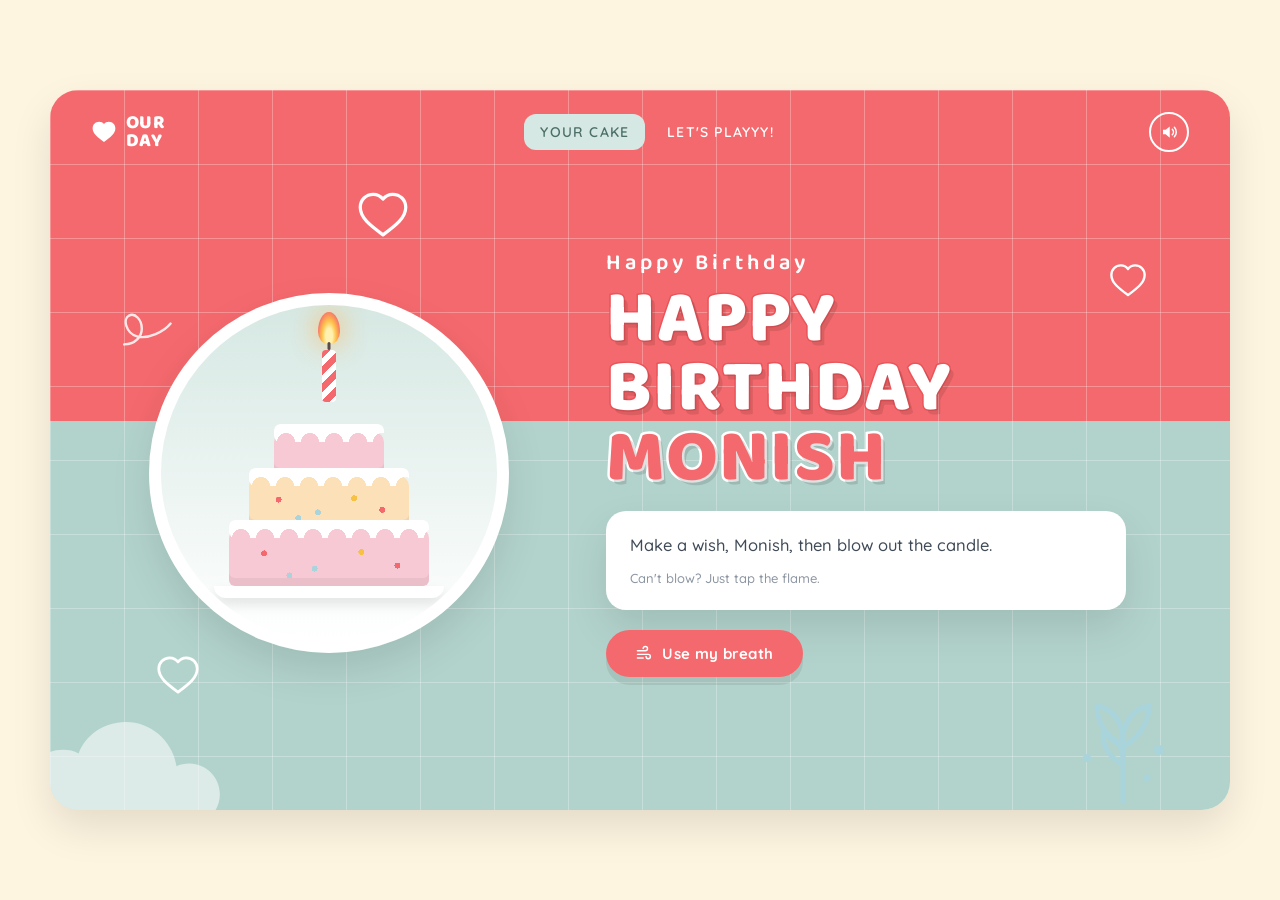
==== index.html @ 07f1aacd "Add birthday celebration features: personalized messages, games, and quiz - Created data.js for stor" ====
<!DOCTYPE html>
<html lang="en">
<head>
<meta charset="utf-8">
<meta name="viewport" content="width=device-width, initial-scale=1, viewport-fit=cover">
<title>Happy Birthday Monish</title>
<meta name="description" content="A little world I made for your birthday.">
<link rel="icon" href="data:image/svg+xml,<svg xmlns='http://www.w3.org/2000/svg' viewBox='0 0 32 32'><rect x='5' y='16' width='22' height='11' rx='3' fill='%23F4696D'/><rect x='8' y='11' width='16' height='7' rx='2.5' fill='%23FBE0B8'/><rect x='15' y='5' width='2' height='6' rx='1' fill='%23A9D4DC'/><circle cx='16' cy='3.5' r='2.2' fill='%23F6C244'/></svg>">
<link rel="preconnect" href="https://fonts.googleapis.com">
<link rel="preconnect" href="https://fonts.gstatic.com" crossorigin>
<link href="https://fonts.googleapis.com/css2?family=Baloo+2:wght@600;800&family=Quicksand:wght@500;600;700&display=swap" rel="stylesheet">
<link rel="stylesheet" href="css/style.css">
</head>
<body>

<!-- ===== illustration sprite (hidden; referenced with <use>) ===== -->
<svg class="sprite" aria-hidden="true" focusable="false" xmlns="http://www.w3.org/2000/svg">

  <symbol id="ico-heart" viewBox="0 0 32 29">
    <path d="M16 27C8 20.5 2 16 2 9.8 2 5.5 5.4 2 9.6 2c2.6 0 4.9 1.3 6.4 3.3C17.5 3.3 19.8 2 22.4 2 26.6 2 30 5.5 30 9.8 30 16 24 20.5 16 27z"/>
  </symbol>

  <symbol id="ico-heart-broken" viewBox="0 0 32 29">
    <path d="M15 27C7.6 20.6 2 16 2 9.8 2 5.5 5.4 2 9.6 2c2.4 0 4.6 1.1 6.1 2.9L13 10l3.6 3-2.4 4.2 1.8 3z"/>
    <path d="M17.5 27c7.4-6.4 12.5-11 12.5-17.2C30 5.5 26.6 2 22.4 2c-2.4 0-4.6 1.1-6.1 2.9L19 10l-3.6 3 2.4 4.2-1.3 3z"/>
  </symbol>

  <symbol id="ico-cloud" viewBox="0 0 32 32">
    <path d="M8.5 21A6.5 6.5 0 0 1 9 8a7.5 7.5 0 0 1 14.2 2.2A5.4 5.4 0 0 1 22.5 21z"/>
    <path d="M11 24.2a1.7 1.7 0 0 1 3.4 0 1.7 1.7 0 0 1-3.4 0zM17.6 26.8a1.7 1.7 0 0 1 3.4 0 1.7 1.7 0 0 1-3.4 0z"/>
  </symbol>

  <symbol id="ico-gift" viewBox="0 0 32 32">
    <path d="M4 14h24v14a2 2 0 0 1-2 2H6a2 2 0 0 1-2-2z"/>
    <path d="M2 8h28v6H2z"/>
    <path d="M13.5 8h5v22h-5z" opacity=".55"/>
    <path d="M16 8S13.5 2 10 2 6 7 10 8zM16 8s2.5-6 6-6 4 5 0 6z" fill="none" stroke="currentColor" stroke-width="2.4"/>
  </symbol>

  <symbol id="ico-sound-on" viewBox="0 0 24 24">
    <path d="M4 9h3.5L13 4.5v15L7.5 15H4z"/>
    <path d="M16.5 8.5a5 5 0 0 1 0 7M19.2 5.8a9 9 0 0 1 0 12.4" fill="none" stroke="currentColor" stroke-width="2" stroke-linecap="round"/>
  </symbol>

  <symbol id="ico-sound-off" viewBox="0 0 24 24">
    <path d="M4 9h3.5L13 4.5v15L7.5 15H4z"/>
    <path d="M16.5 9.5l5 5M21.5 9.5l-5 5" fill="none" stroke="currentColor" stroke-width="2" stroke-linecap="round"/>
  </symbol>

  <symbol id="ico-wind" viewBox="0 0 24 24">
    <path d="M2 8h11a3 3 0 1 0-3-3M2 13h15a3 3 0 1 1-3 3M2 18h8" fill="none" stroke="currentColor" stroke-width="2" stroke-linecap="round" stroke-linejoin="round"/>
  </symbol>

  <!-- hub illustration: two hearts, a ribbon and sparkles -->
  <symbol id="art-hearts" viewBox="0 0 200 200">
    <ellipse cx="100" cy="170" rx="62" ry="10" fill="#E6F0EC"/>
    <path d="M132 148c-26-20-44-34-44-55 0-14 11-25 25-25 8 0 15 4 19 10 4-6 11-10 19-10 14 0 25 11 25 25 0 21-18 35-44 55z" fill="#A9D4DC"/>
    <path d="M132 148c-26-20-44-34-44-55 0-14 11-25 25-25 8 0 15 4 19 10" fill="#8FC4CF"/>
    <path d="M76 162C44 138 22 121 22 95c0-17 13-31 30-31 9 0 18 5 24 12 6-7 15-12 24-12 17 0 30 14 30 31 0 26-22 43-54 67z" fill="#F4696D"/>
    <path d="M52 78c-9 5-15 14-15 24" fill="none" stroke="#fff" stroke-width="7" stroke-linecap="round" opacity=".75"/>
    <g fill="#F6C244">
      <path d="M168 44l4 11 11 4-11 4-4 11-4-11-11-4 11-4z"/>
      <path d="M30 34l3 8 8 3-8 3-3 8-3-8-8-3 8-3z"/>
    </g>
    <circle cx="178" cy="110" r="5" fill="#B2D3CC"/>
    <circle cx="16" cy="128" r="4" fill="#F4696D" opacity=".6"/>
  </symbol>

  <!-- game card: basket catching hearts -->
  <symbol id="art-catch" viewBox="0 0 120 120">
    <path d="M42 34c-7-5-5-15 3-15 6 0 9 5 9 10 0-5 3-10 9-10 8 0 10 10 3 15-4 3-8 6-12 11-4-5-8-8-12-11z" fill="#F4696D"/>
    <path d="M88 52c-5-4-4-11 2-11 4 0 7 4 7 7 0-3 2-7 6-7 6 0 8 7 3 11-3 2-6 4-9 8-3-4-6-6-9-8z" fill="#F6C244"/>
    <path d="M18 70h84l-9 34a6 6 0 0 1-6 5H33a6 6 0 0 1-6-5z" fill="#E0A971"/>
    <path d="M24 84h72M28 97h64" stroke="#fff" stroke-width="5" stroke-linecap="round" opacity=".55" fill="none"/>
    <rect x="12" y="60" width="96" height="14" rx="7" fill="#C98E5B"/>
  </symbol>

  <!-- game card: two chat bubbles, one asking, one loving -->
  <symbol id="art-quiz" viewBox="0 0 120 120">
    <path d="M14 22h62a10 10 0 0 1 10 10v28a10 10 0 0 1-10 10H40L24 84V70h-10a10 10 0 0 1-10-10V32a10 10 0 0 1 10-10z" fill="#F4696D"/>
    <path d="M45 56v-3c0-5 7-6 7-12 0-4-3-7-7-7s-7 3-7 7" fill="none" stroke="#fff" stroke-width="6" stroke-linecap="round"/>
    <circle cx="45" cy="63" r="4" fill="#fff"/>
    <path d="M106 54H66a8 8 0 0 0-8 8v20a8 8 0 0 0 8 8h26l14 12V90a8 8 0 0 0 8-8V62a8 8 0 0 0-8-8z" fill="#A9D4DC"/>
    <path d="M86 84c-8-6-13-10-13-16 0-4 3-7 7-7 2 0 4 1 6 3 2-2 4-3 6-3 4 0 7 3 7 7 0 6-5 10-13 16z" fill="#fff"/>
  </symbol>

</svg>

<div class="stage">
  <div class="stage__bands" aria-hidden="true"></div>

  <!-- decorative doodles ------------------------------------------------ -->
  <div class="doodles" aria-hidden="true">
    <svg class="doodle doodle--heart-a" viewBox="0 0 64 58"><path d="M32 54C16 42 4 33 4 20 4 11 11 4 20 4c5 0 9 2 12 6 3-4 7-6 12-6 9 0 16 7 16 16 0 13-12 22-28 34z"/></svg>
    <svg class="doodle doodle--heart-b" viewBox="0 0 64 58"><path d="M32 54C16 42 4 33 4 20 4 11 11 4 20 4c5 0 9 2 12 6 3-4 7-6 12-6 9 0 16 7 16 16 0 13-12 22-28 34z"/></svg>
    <svg class="doodle doodle--heart-c" viewBox="0 0 64 58"><path d="M32 54C16 42 4 33 4 20 4 11 11 4 20 4c5 0 9 2 12 6 3-4 7-6 12-6 9 0 16 7 16 16 0 13-12 22-28 34z"/></svg>
    <svg class="doodle doodle--squiggle" viewBox="0 0 120 60"><path d="M4 48c14 0 22-10 22-20S18 8 10 12s-4 22 10 26 34-6 42-16"/></svg>
    <svg class="doodle doodle--cloud" viewBox="0 0 260 110"><path d="M0 110V70c0-22 18-40 40-40 6 0 12 1 17 4C64 15 84 0 108 0c28 0 51 21 55 48 4-2 9-3 14-3 18 0 33 15 33 33 0 12-6 23-16 29z"/></svg>
    <svg class="doodle doodle--sprig" viewBox="0 0 120 120"><g><path d="M60 118V54"/><path d="M60 62C46 56 34 40 34 22c16 2 28 18 26 40z"/><path d="M60 62c14-6 26-22 26-40-16 2-28 18-26 40z"/><path d="M60 80c-11-4-20-16-20-30 12 2 22 14 20 30z"/></g><circle cx="24" cy="74" r="4"/><circle cx="96" cy="66" r="5"/><circle cx="84" cy="94" r="3.5"/></svg>
  </div>

  <!-- nav --------------------------------------------------------------- -->
  <header class="nav">
    <div class="nav__logo">
      <svg viewBox="0 0 64 58" aria-hidden="true"><path d="M32 54C16 42 4 33 4 20 4 11 11 4 20 4c5 0 9 2 12 6 3-4 7-6 12-6 9 0 16 7 16 16 0 13-12 22-28 34z"/></svg>
      <span>our<br>day</span>
    </div>
    <nav class="nav__links" aria-label="Sections">
      <button type="button" data-goto="cake" data-group="cake" class="is-active">YOUR CAKE</button>
      <button type="button" data-goto="hub" data-group="play">LET'S PLAYYY!</button>
    </nav>
    <button type="button" class="nav__sound" id="soundToggle" aria-pressed="true" title="Sound on/off">
      <svg class="ico" aria-hidden="true"><use href="#ico-sound-on" id="soundIcon"></use></svg>
      <span class="sr-only">Toggle sound</span>
    </button>
  </header>

  <main class="stage__body">

    <!-- ========== SCREEN 1: CAKE ========== -->
    <section class="screen screen--split is-active" id="screen-cake">
      <div class="circle-frame">
        <div class="cake" id="cake">
          <button type="button" class="cake__hit" id="cakeHit" aria-label="Blow out the candle">
            <span class="cake__flame" id="flame"><i></i></span>
            <span class="cake__smoke" id="smoke" aria-hidden="true"></span>
            <span class="cake__wick"></span>
            <span class="cake__candle"></span>
          </button>
          <div class="cake__tier cake__tier--top"><span class="drip"></span></div>
          <div class="cake__tier cake__tier--mid"><span class="drip"></span></div>
          <div class="cake__tier cake__tier--btm"><span class="drip"></span></div>
          <div class="cake__plate"></div>
        </div>
      </div>

      <div class="copy">
        <p class="kicker" id="kicker">Happy Birthday</p>
        <h1 class="display"><span class="display__l1" id="title1">HAPPY BIRTHDAY</span><span class="display__l2" id="title2">MONISH</span></h1>

        <div class="card">
          <p id="cakeText">Make a wish, then blow out the candle.</p>
          <p class="card__hint" id="cakeHint">Can't blow? Just tap the flame.</p>
        </div>

        <div class="row">
          <button type="button" class="pill" id="micBtn">
            <svg class="ico" aria-hidden="true"><use href="#ico-wind"></use></svg>
            <span id="micLabel">Use my breath</span>
          </button>
          <button type="button" class="pill pill--ghost is-hidden" id="toHub" data-goto="hub">
            <svg class="ico" aria-hidden="true"><use href="#ico-heart"></use></svg>
            <span>Let's play</span>
          </button>
        </div>
        <p class="meter" id="meter" aria-hidden="true"><span id="meterFill"></span></p>
      </div>
    </section>

    <!-- ========== SCREEN 2: HUB ========== -->
    <section class="screen screen--split" id="screen-hub" hidden>
      <div class="circle-frame circle-frame--art">
        <svg class="art" viewBox="0 0 200 200" aria-hidden="true"><use href="#art-hearts"></use></svg>
      </div>

      <div class="copy">
        <p class="kicker">a little world for you</p>
        <h2 class="display"><span class="display__l1" id="hubTitle1">IT'S YOUR</span><span class="display__l2" id="hubTitle2">DAY</span></h2>

        <div class="card">
          <p id="hubMessage"></p>
          <p class="card__sig" id="signature"></p>
        </div>

        <div class="games">
          <button type="button" class="game-card" data-goto="catch">
            <svg class="game-card__art" viewBox="0 0 120 120" aria-hidden="true"><use href="#art-catch"></use></svg>
            <span class="game-card__text">
              <strong id="catchTitle"></strong>
              <em id="catchBlurb"></em>
            </span>
          </button>
          <button type="button" class="game-card" data-goto="quiz">
            <svg class="game-card__art" viewBox="0 0 120 120" aria-hidden="true"><use href="#art-quiz"></use></svg>
            <span class="game-card__text">
              <strong id="quizTitle"></strong>
              <em id="quizBlurb"></em>
            </span>
          </button>
        </div>
      </div>
    </section>

    <!-- ========== SCREEN 3: CATCH ========== -->
    <section class="screen screen--game" id="screen-catch" hidden>
      <div class="game-head">
        <button type="button" class="back" data-goto="hub">&#8592; back</button>
        <h2 class="game-head__title" id="catchHeading"></h2>
        <div class="game-head__stats">
          <span class="stat">Score <b id="catchScore">0</b></span>
          <span class="stat">Best <b id="catchBest">0</b></span>
          <span class="stat stat--lives" id="catchLives" aria-label="Lives"></span>
        </div>
      </div>

      <div class="canvas-wrap">
        <canvas id="catchCanvas" aria-label="Catch the falling hearts"></canvas>

        <div class="overlay is-active" id="catchStart">
          <div class="overlay__box">
            <svg class="overlay__art" viewBox="0 0 120 120" aria-hidden="true"><use href="#art-catch"></use></svg>
            <h3>Catch My Hearts</h3>
            <p>Move the basket with your finger, mouse, or arrow keys.</p>
            <ul class="legend">
              <li><svg class="ico ico--heart" aria-hidden="true"><use href="#ico-heart"></use></svg> hearts are points</li>
              <li><svg class="ico ico--gift" aria-hidden="true"><use href="#ico-gift"></use></svg> gifts give a life</li>
              <li><svg class="ico ico--broken" aria-hidden="true"><use href="#ico-heart-broken"></use></svg> broken hearts cost one</li>
              <li><svg class="ico ico--cloud" aria-hidden="true"><use href="#ico-cloud"></use></svg> never catch the overthinking cloud</li>
            </ul>
            <button type="button" class="pill" id="catchPlay">Start</button>
          </div>
        </div>

        <div class="overlay" id="catchOver">
          <div class="overlay__box">
            <h3 id="catchOverTitle">Game over</h3>
            <p class="overlay__score"><b id="catchFinal">0</b> hearts</p>
            <p id="catchMsg"></p>
            <button type="button" class="pill" id="catchAgain">Play again</button>
            <button type="button" class="pill pill--ghost" data-goto="hub">Back home</button>
          </div>
        </div>
      </div>
    </section>

    <!-- ========== SCREEN 4: QUIZ ========== -->
    <section class="screen screen--game" id="screen-quiz" hidden>
      <div class="game-head">
        <button type="button" class="back" data-goto="hub">&#8592; back</button>
        <h2 class="game-head__title" id="quizHeading"></h2>
        <div class="game-head__stats">
          <span class="stat">Score <b id="quizScore">0</b></span>
        </div>
      </div>

      <div class="quiz">
        <div class="dots" id="quizDots" aria-hidden="true"></div>

        <div class="quiz__card" id="quizCard">
          <p class="quiz__count" id="quizCount"></p>
          <h3 class="quiz__q" id="quizQ"></h3>
          <div class="quiz__options" id="quizOptions"></div>
          <div class="quiz__note" id="quizNote" hidden>
            <svg class="ico" aria-hidden="true"><use href="#ico-heart" id="noteIcon"></use></svg>
            <span id="quizNoteText"></span>
          </div>
          <button type="button" class="pill is-hidden" id="quizNext">Next</button>
        </div>

        <div class="quiz__card quiz__card--result is-hidden" id="quizResult">
          <svg class="overlay__art" viewBox="0 0 200 200" aria-hidden="true"><use href="#art-hearts"></use></svg>
          <h3>You scored</h3>
          <p class="overlay__score"><b id="quizFinal">0</b> / <span id="quizTotal">0</span></p>
          <p id="quizMsg"></p>
          <button type="button" class="pill" id="quizAgain">Play again</button>
          <button type="button" class="pill pill--ghost" data-goto="hub">Back home</button>
        </div>
      </div>
    </section>

  </main>
</div>

<canvas id="confetti" aria-hidden="true"></canvas>

<script src="js/data.js"></script>
<script src="js/hub.js"></script>
<script src="js/candle.js"></script>
<script src="js/games/catch.js"></script>
<script src="js/games/quiz.js"></script>
</body>
</html>
---- css/style.css ----
/* =========================================================
   Birthday site — styled after the Valentine's landing page
   ========================================================= */

:root{
  --coral:#F4696D;
  --coral-deep:#E8555A;
  --mint:#B2D3CC;
  --mint-pale:#D6E8E3;
  --cream:#FDF5E0;
  --sky:#A9D4DC;
  --white:#fff;
  --ink:#3F4A57;
  --grid:rgba(255,255,255,.28);

  --radius-card:28px;
  --shadow-soft:0 18px 40px rgba(0,0,0,.10);
  --shadow-pop:0 8px 0 rgba(0,0,0,.08);

  --band:46%;               /* where coral meets mint */
  --font-display:"Baloo 2",system-ui,sans-serif;
  --font-body:"Quicksand",system-ui,sans-serif;
}

*,*::before,*::after{box-sizing:border-box}

html,body{height:100%}
body{
  margin:0;
  font-family:var(--font-body);
  color:var(--ink);
  background:var(--cream);
  display:flex;
  align-items:center;
  justify-content:center;
  padding:clamp(0px,2.5vw,40px);
  overflow-x:hidden;
}

.sr-only{position:absolute;width:1px;height:1px;padding:0;margin:-1px;overflow:hidden;clip:rect(0 0 0 0);white-space:nowrap;border:0}
.is-hidden{display:none !important}
[hidden]{display:none !important}

/* ---------- the poster panel ---------- */

.stage{
  position:relative;
  width:min(1180px,100%);
  min-height:min(720px,calc(100dvh - 40px));
  border-radius:var(--radius-card);
  overflow:hidden;
  box-shadow:var(--shadow-soft);
  isolation:isolate;
  display:flex;
  flex-direction:column;
}

.stage__bands{
  position:absolute;
  inset:0;
  z-index:-1;
  background:
    linear-gradient(var(--coral) 0 var(--band), var(--mint) var(--band) 100%);
}
.stage__bands::after{
  content:"";
  position:absolute;
  inset:0;
  background:
    repeating-linear-gradient(to right,var(--grid) 0 1px,transparent 1px 74px),
    repeating-linear-gradient(to bottom,var(--grid) 0 1px,transparent 1px 74px);
}

/* ---------- doodles ---------- */

.doodles{position:absolute;inset:0;z-index:0;pointer-events:none;overflow:hidden}
.doodle{position:absolute;fill:none;stroke:var(--white);stroke-width:4;stroke-linecap:round;stroke-linejoin:round}

.doodle--heart-a{width:52px;top:14%;left:26%;animation:float 7s ease-in-out infinite}
.doodle--heart-b{width:38px;top:24%;right:7%;animation:float 9s ease-in-out infinite .8s}
.doodle--heart-c{width:44px;bottom:16%;left:9%;stroke:var(--white);animation:float 8s ease-in-out infinite 1.6s}
.doodle--squiggle{width:96px;top:30%;left:6%;stroke-width:3;opacity:.85;animation:float 11s ease-in-out infinite}
.doodle--cloud{width:240px;bottom:-14px;left:-24px;fill:rgba(255,255,255,.55);stroke:none}
.doodle--sprig{width:120px;bottom:6px;right:4%;stroke:var(--sky);stroke-width:5;fill:none}
.doodle--sprig circle{fill:var(--sky);stroke:none}

@keyframes float{
  0%,100%{transform:translateY(0) rotate(0)}
  50%{transform:translateY(-14px) rotate(6deg)}
}

/* ---------- nav ---------- */

.nav{
  position:relative;z-index:3;
  display:flex;align-items:center;gap:16px;
  padding:22px clamp(16px,3.2vw,44px);
}

.nav__logo{display:flex;align-items:center;gap:9px;color:var(--white);font-family:var(--font-display);font-weight:800;text-transform:uppercase;line-height:.95;font-size:19px;letter-spacing:.4px}
.nav__logo svg{width:26px;fill:var(--white);flex:none}

.nav__links{display:flex;gap:6px;margin-inline:auto;flex-wrap:wrap;justify-content:center}
.nav__links button{
  border:0;background:transparent;cursor:pointer;
  font:600 14px/1 var(--font-body);
  letter-spacing:1.2px;color:var(--white);
  padding:11px 16px;border-radius:12px;
  transition:background .18s,color .18s;
}
.nav__links button:hover{background:rgba(255,255,255,.2)}
.nav__links button.is-active{background:var(--mint-pale);color:#4c6f68}

.nav__sound{
  flex:none;width:40px;height:40px;border-radius:50%;
  border:2px solid var(--white);background:transparent;color:var(--white);
  cursor:pointer;font-size:15px;line-height:1;
  display:grid;place-items:center;transition:background .18s;
}
.nav__sound:hover{background:rgba(255,255,255,.2)}
.nav__sound[aria-pressed="false"]{opacity:.5}

/* ---------- screens ---------- */

.stage__body{position:relative;z-index:2;flex:1;display:flex;padding:0 clamp(16px,3.2vw,44px) clamp(24px,3vw,44px)}

.screen{width:100%;animation:fadeUp .45s ease both}
.screen[hidden]{display:none}

@keyframes fadeUp{from{opacity:0;transform:translateY(14px)}to{opacity:1;transform:none}}

.screen--split{
  display:grid;
  grid-template-columns:minmax(0,.9fr) minmax(0,1.1fr);
  gap:clamp(20px,3vw,48px);
  align-items:center;
}
.screen--game{display:flex;flex-direction:column;gap:14px}

/* ---------- circle frame ---------- */

.circle-frame{
  position:relative;
  width:min(360px,100%);
  aspect-ratio:1;
  margin-inline:auto;
  border-radius:50%;
  background:linear-gradient(var(--mint-pale),#fff);
  border:12px solid var(--white);
  box-shadow:var(--shadow-soft);
  display:grid;place-items:center;
  overflow:hidden;
}
.circle-frame--art{padding:26px}
.circle-frame .art{width:100%;height:100%;animation:beat 3.4s ease-in-out infinite}
@keyframes beat{0%,100%{transform:scale(1)}50%{transform:scale(1.05)}}

/* ---------- typography ---------- */

.kicker{
  margin:0 0 4px;
  font-family:var(--font-display);
  font-weight:600;font-size:clamp(16px,2vw,22px);
  letter-spacing:4px;color:var(--white);
  text-transform:capitalize;
}

.display{
  margin:0 0 18px;
  font-family:var(--font-display);
  font-weight:800;
  font-size:clamp(38px,6.4vw,74px);
  line-height:.94;
  text-transform:uppercase;
  letter-spacing:1px;
}
.display span{display:block}
.display__l1{color:var(--white);-webkit-text-stroke:3px var(--coral-deep);paint-order:stroke fill;text-shadow:4px 5px 0 rgba(0,0,0,.10)}
/* line 2 usually lands on the mint band, where sky blue disappears —
   coral on a thick white outline reads clearly on mint AND on coral */
.display__l2{color:var(--coral);-webkit-text-stroke:5px var(--white);paint-order:stroke fill;text-shadow:4px 5px 0 rgba(0,0,0,.12)}

.card{
  background:var(--white);
  border-radius:20px;
  padding:20px 24px;
  box-shadow:var(--shadow-soft);
  max-width:520px;
  font-size:clamp(14px,1.5vw,16.5px);
  line-height:1.65;
  font-weight:500;
}
.card p{margin:0}
.card p + p{margin-top:10px}
.card__hint{font-size:13px;color:#8b95a1}
.card__sig{font-family:var(--font-display);font-weight:600;color:var(--coral);font-size:17px}

/* ---------- buttons ---------- */

.row{display:flex;flex-wrap:wrap;gap:12px;margin-top:20px}

.pill{
  border:0;cursor:pointer;
  font:700 15px/1 var(--font-body);
  letter-spacing:.3px;
  padding:15px 30px;border-radius:999px;
  background:var(--coral);color:var(--white);
  box-shadow:var(--shadow-pop);
  transition:transform .15s,background .15s;
}
.pill:hover{background:var(--coral-deep);transform:translateY(-2px)}
.pill:active{transform:translateY(1px)}
.pill--ghost{background:var(--white);color:var(--coral)}
.pill--ghost:hover{background:var(--mint-pale);color:#3f6a62}

.back{
  border:2px solid var(--white);background:transparent;color:var(--white);
  font:700 14px/1 var(--font-body);cursor:pointer;
  padding:10px 18px;border-radius:999px;transition:background .18s;
}
.back:hover{background:rgba(255,255,255,.22)}

/* ---------- mic meter ---------- */

.meter{
  height:8px;width:min(260px,100%);margin:16px 0 0;
  border-radius:999px;background:rgba(255,255,255,.4);overflow:hidden;
  opacity:0;transition:opacity .3s;
}
.meter.is-live{opacity:1}
.meter span{display:block;height:100%;width:0;border-radius:999px;background:var(--white);transition:width .08s linear}

/* ---------- the cake ---------- */

.cake{position:relative;width:210px;height:250px;display:flex;flex-direction:column;justify-content:flex-end;align-items:center}

.cake__tier{position:relative;border-radius:10px 10px 6px 6px;box-shadow:inset 0 -8px 0 rgba(0,0,0,.05)}
.cake__tier--top{width:110px;height:44px;background:#F7C9D4}
.cake__tier--mid{width:160px;height:52px;background:#FBE0B8}
.cake__tier--btm{width:200px;height:58px;background:#F7C9D4}

/* frosting drips */
.drip{position:absolute;left:0;right:0;top:-8px;height:18px;background:var(--white);border-radius:6px;
  -webkit-mask:radial-gradient(circle 9px at 12px 100%,transparent 98%,#000) repeat-x 0 100%/24px 18px;
          mask:radial-gradient(circle 9px at 12px 100%,transparent 98%,#000) repeat-x 0 100%/24px 18px;}

/* sprinkles */
.cake__tier--mid::after,.cake__tier--btm::after{
  content:"";position:absolute;inset:14px 10px 6px;border-radius:4px;
  background:
    radial-gradient(circle 3px at 14% 30%,var(--coral) 98%,transparent),
    radial-gradient(circle 3px at 42% 70%,var(--sky) 98%,transparent),
    radial-gradient(circle 3px at 68% 26%,#F6C244 98%,transparent),
    radial-gradient(circle 3px at 88% 62%,var(--coral) 98%,transparent),
    radial-gradient(circle 3px at 28% 88%,var(--sky) 98%,transparent);
}

.cake__plate{width:230px;height:12px;border-radius:0 0 14px 14px;background:#fff;box-shadow:0 6px 12px rgba(0,0,0,.1)}

.cake__hit{
  position:absolute;bottom:196px;left:50%;transform:translateX(-50%);
  width:64px;height:92px;border:0;background:transparent;cursor:pointer;padding:0;
}
.cake__candle{position:absolute;bottom:0;left:50%;transform:translateX(-50%);width:14px;height:52px;border-radius:4px;
  background:repeating-linear-gradient(135deg,var(--coral) 0 6px,#fff 6px 12px)}
.cake__wick{position:absolute;bottom:52px;left:50%;transform:translateX(-50%);width:3px;height:8px;background:#5b4a4a;border-radius:2px}

.cake__flame{
  position:absolute;bottom:58px;left:50%;
  width:22px;height:32px;
  transform:translateX(-50%);
  transform-origin:50% 100%;
  animation:flicker 1.1s ease-in-out infinite;
  transition:opacity .35s,transform .35s;
}
.cake__flame i{
  position:absolute;inset:0;
  background:radial-gradient(ellipse at 50% 75%,#fff2b0 0 22%,#FFC24B 45%,#F4696D 78%,rgba(244,105,109,0) 100%);
  border-radius:50% 50% 45% 45%/62% 62% 38% 38%;
  filter:drop-shadow(0 0 14px rgba(255,180,80,.9));
}
@keyframes flicker{
  0%,100%{transform:translateX(-50%) rotate(-3deg) scaleY(1)}
  50%{transform:translateX(-50%) rotate(3deg) scaleY(1.12)}
}
.cake.is-out .cake__flame{opacity:0;transform:translateX(-50%) scale(.2);animation:none}

.cake__smoke{
  position:absolute;bottom:60px;left:50%;width:12px;height:12px;
  transform:translateX(-50%);border-radius:50%;
  background:rgba(120,120,130,.45);opacity:0;
}
.cake.is-out .cake__smoke{animation:smoke 1.8s ease-out forwards}
@keyframes smoke{
  0%{opacity:.7;transform:translate(-50%,0) scale(.6)}
  100%{opacity:0;transform:translate(-50%,-70px) scale(2.6)}
}

/* ---------- game cards on hub ---------- */

.games{display:grid;gap:12px;margin-top:20px;max-width:520px}
.game-card{
  display:flex;align-items:center;gap:16px;text-align:left;
  border:0;cursor:pointer;
  background:var(--white);border-radius:20px;padding:16px 20px;
  box-shadow:var(--shadow-soft);
  transition:transform .18s,background .18s;
  font-family:var(--font-body);color:var(--ink);
}
.game-card:hover{transform:translateY(-3px);background:#fff8f8}
.game-card__art{width:56px;height:56px;flex:none}
.game-card__text{display:flex;flex-direction:column;gap:3px;min-width:0}
.game-card__text strong{font-family:var(--font-display);font-weight:800;font-size:19px;color:var(--coral)}
.game-card__text em{font-style:normal;font-size:13.5px;color:#7a838f;line-height:1.45}

/* ---------- game chrome ---------- */

.game-head{display:flex;align-items:center;gap:14px;flex-wrap:wrap}
.game-head__title{
  margin:0;flex:1;min-width:140px;
  font-family:var(--font-display);font-weight:800;text-transform:uppercase;
  font-size:clamp(20px,3vw,30px);color:var(--white);
  -webkit-text-stroke:2px var(--coral-deep);paint-order:stroke fill;
  letter-spacing:.5px;
}
.game-head__stats{display:flex;gap:8px;flex-wrap:wrap}
.stat{
  background:rgba(255,255,255,.9);border-radius:999px;padding:8px 15px;
  font:600 13px/1 var(--font-body);color:#6b7480;white-space:nowrap;
}
.stat b{font-family:var(--font-display);font-size:16px;color:var(--coral);margin-left:4px}
.stat--lives{letter-spacing:2px;font-size:15px}

/* ---------- catch canvas ---------- */

.canvas-wrap{
  position:relative;flex:1;min-height:320px;
  border-radius:22px;overflow:hidden;
  background:linear-gradient(#FFE3E6,#EAF4F1);
  box-shadow:var(--shadow-soft);
}
#catchCanvas{display:block;width:100%;height:100%;touch-action:none}

.overlay{
  position:absolute;inset:0;display:none;
  place-items:center;padding:20px;
  background:rgba(253,245,224,.86);backdrop-filter:blur(3px);
}
.overlay.is-active{display:grid}
.overlay__box{
  background:var(--white);border-radius:22px;padding:28px;max-width:400px;
  text-align:center;box-shadow:var(--shadow-soft);
}
.overlay__box h3{margin:0 0 10px;font-family:var(--font-display);font-weight:800;font-size:27px;color:var(--coral)}
.overlay__box p{margin:0 0 16px;font-size:14.5px;line-height:1.6}
.overlay__box .pill{margin:4px}
.overlay__score{font-family:var(--font-display);font-size:19px}
.overlay__score b{font-size:42px;color:var(--coral);display:block;line-height:1.1}

/* ---------- quiz ---------- */

.quiz{flex:1;display:flex;flex-direction:column;align-items:center;gap:14px;padding-top:4px}

.dots{display:flex;gap:7px;flex-wrap:wrap;justify-content:center}
.dots i{width:9px;height:9px;border-radius:50%;background:rgba(255,255,255,.55);transition:background .2s,transform .2s}
.dots i.is-now{background:var(--white);transform:scale(1.5)}
.dots i.is-right{background:#6FCF97}
.dots i.is-wrong{background:var(--coral-deep)}

.quiz__card{
  background:var(--white);border-radius:24px;
  padding:clamp(20px,3vw,32px);
  width:min(620px,100%);
  box-shadow:var(--shadow-soft);
  text-align:center;
}
.quiz__card--result .pill{margin:6px 4px 0}
.quiz__count{margin:0 0 6px;font:700 12px/1 var(--font-body);letter-spacing:2px;color:#a8b0ba;text-transform:uppercase}
.quiz__q{margin:0 0 18px;font-family:var(--font-display);font-weight:800;font-size:clamp(19px,2.6vw,26px);color:var(--ink);line-height:1.25}
.quiz__card--result h3{margin:0 0 8px;font-family:var(--font-display);font-size:24px;color:var(--coral)}
.quiz__card--result p{font-size:15px;line-height:1.6}

.quiz__options{display:grid;gap:10px;text-align:left}
.quiz__options button{
  border:2px solid var(--mint-pale);background:#fdfdfd;
  border-radius:16px;padding:14px 18px;cursor:pointer;
  font:600 15px/1.4 var(--font-body);color:var(--ink);
  display:flex;align-items:center;gap:12px;
  transition:border-color .16s,background .16s,transform .16s;
}
.quiz__options button:hover:not(:disabled){border-color:var(--coral);transform:translateX(3px)}
.quiz__options button:disabled{cursor:default}
.quiz__options button::before{
  content:attr(data-letter);flex:none;
  width:26px;height:26px;border-radius:50%;
  background:var(--mint-pale);color:#4c6f68;
  display:grid;place-items:center;font-size:13px;font-weight:700;
}
.quiz__options button.is-right{border-color:#6FCF97;background:#EEFAF2;animation:pop .35s ease}
.quiz__options button.is-right::before{background:#6FCF97;color:#fff}
.quiz__options button.is-wrong{border-color:var(--coral);background:#FFF0F1;animation:shake .35s ease}
.quiz__options button.is-wrong::before{background:var(--coral);color:#fff}

@keyframes pop{0%{transform:scale(1)}50%{transform:scale(1.04)}100%{transform:scale(1)}}
@keyframes shake{0%,100%{transform:translateX(0)}25%{transform:translateX(-7px)}75%{transform:translateX(7px)}}

.quiz__note{
  margin-top:16px;padding:14px 18px;border-radius:16px;
  background:var(--cream);color:#6b6157;
  font-size:14.5px;line-height:1.6;font-weight:600;
}
#quizNext{margin-top:16px}

/* ---------- confetti ---------- */

#confetti{position:fixed;inset:0;width:100%;height:100%;pointer-events:none;z-index:50}


/* ---------- illustrations & icons ---------- */

.sprite{position:absolute;width:0;height:0;overflow:hidden}

.ico{width:1.15em;height:1.15em;flex:none;fill:currentColor;vertical-align:-.2em}
.ico--heart{color:var(--coral)}
.ico--gift{color:#7FB3C2}
.ico--broken{color:#8B7B95}
.ico--cloud{color:#8E86A6}

.pill{display:inline-flex;align-items:center;justify-content:center;gap:9px}
.nav__sound .ico{width:18px;height:18px}

.overlay__art{width:96px;height:96px;margin:0 auto 6px;display:block}
.quiz__card--result .overlay__art{width:110px;height:110px}

.legend{list-style:none;margin:0 0 18px;padding:0;display:grid;gap:7px;text-align:left;
  font-size:13.5px;color:#6b7480;font-weight:600}
.legend li{display:flex;align-items:center;gap:9px}
.legend .ico{width:19px;height:19px}

.stat--lives{display:inline-flex;align-items:center;gap:4px;padding-inline:13px}
.stat--lives .ico{width:16px;height:16px;color:var(--coral)}
.stat--lives .ico.is-lost{color:#DCD6D0}

.quiz__note{display:flex;align-items:flex-start;gap:11px;text-align:left}
.quiz__note .ico{width:19px;height:19px;margin-top:2px;color:var(--coral)}
.quiz__note.is-wrong .ico{color:#9AA4AF}

/* ---------- responsive ---------- */

@media (max-width:860px){
  :root{--band:38%}
  body{padding:0}
  .stage{border-radius:0;min-height:100dvh;width:100%}
  .screen--split{grid-template-columns:1fr;text-align:center;gap:18px}
  .circle-frame{width:min(250px,64vw)}
  .card,.games{margin-inline:auto}
  .row{justify-content:center}
  .meter{margin-inline:auto}
  .game-card{text-align:left}
  .game-card__art{width:46px;height:46px}
  .nav{padding:14px 16px;gap:10px}
  .nav__logo{font-size:15px}
  .nav__logo svg{width:20px}
  .nav__links button{padding:9px 11px;font-size:12px;letter-spacing:.6px}
  .stage__body{padding:0 16px 20px}
  .canvas-wrap{min-height:52dvh}
}

@media (max-width:400px){
  .nav__logo span{display:none}
  .display{font-size:34px}
}

@media (prefers-reduced-motion:reduce){
  *,*::before,*::after{animation-duration:.001ms !important;animation-iteration-count:1 !important;transition-duration:.001ms !important}
}
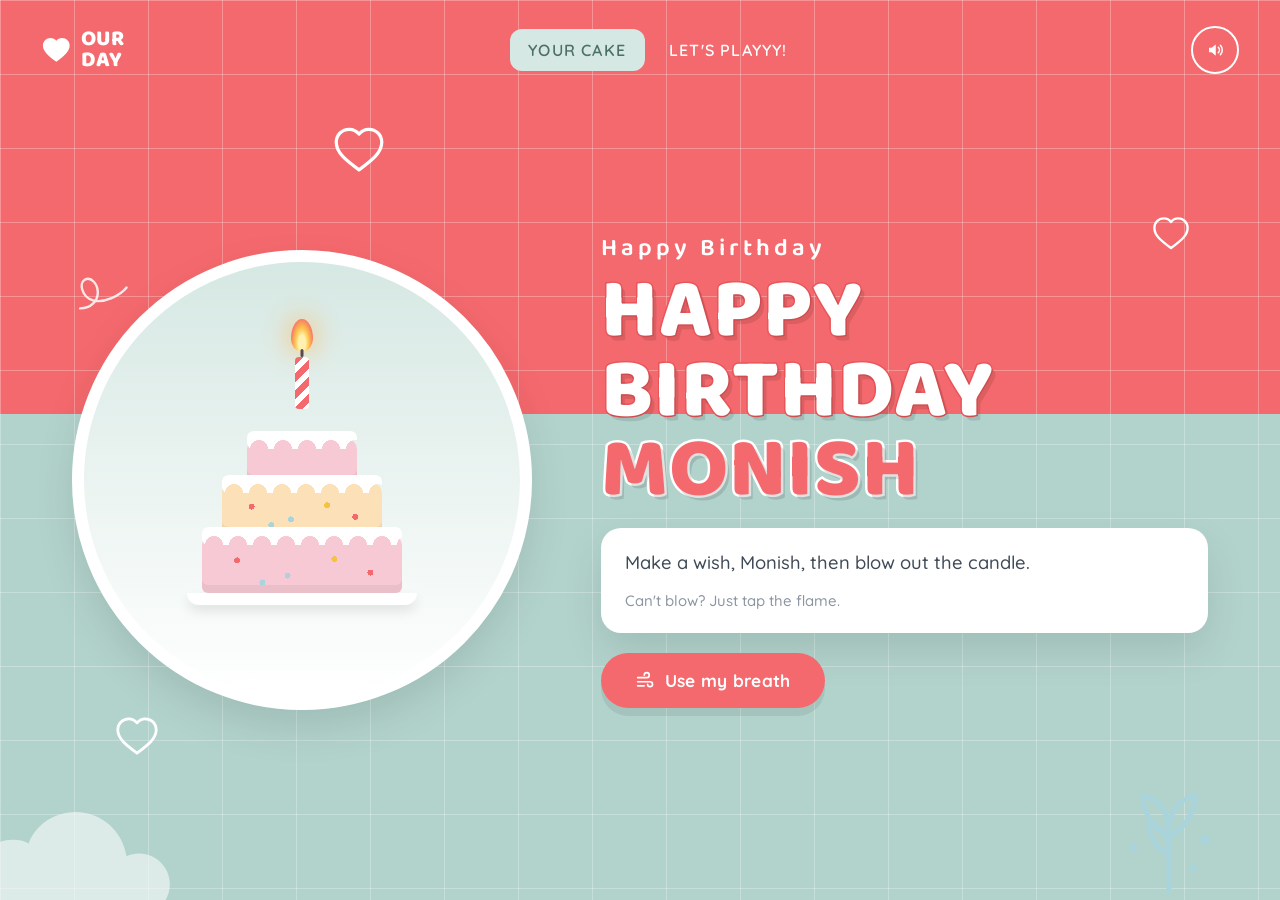
==== commit 48ccff50: "Add A Day With Me game and link RITHVIKA.EXE from the hub Includes the in-progress "A Day With Me" s" ====
--- a/index.html
+++ b/index.html
@@ -84,11 +84,181 @@
     <path d="M86 84c-8-6-13-10-13-16 0-4 3-7 7-7 2 0 4 1 6 3 2-2 4-3 6-3 4 0 7 3 7 7 0 6-5 10-13 16z" fill="#fff"/>
   </symbol>
 
+  <!-- game card: Rithu out running errands -->
+  <symbol id="art-day" viewBox="0 0 120 120">
+    <rect x="22" y="30" width="76" height="7" rx="3" fill="#C98E5B"/>
+    <rect x="32" y="14" width="14" height="16" rx="2" fill="#F4696D"/>
+    <rect x="50" y="10" width="12" height="20" rx="2" fill="#A9D4DC"/>
+    <rect x="66" y="16" width="16" height="14" rx="2" fill="#F6C244"/>
+    <path d="M52 44c-11 0-19 8-19 19 0 8 2 14 6 18 3 4 8 6 13 6s10-2 13-6c4-4 6-10 6-18 0-11-8-19-19-19z" fill="#C5865A"/>
+    <path d="M52 42c-12 0-20 9-20 21 0 2 0 4 1 6 1-7 4-12 9-15 6 3 15 4 22 2 4-1 7 1 8 5 1-2 1-3 1-5 0-12-9-14-21-14z" fill="#2B1E17"/>
+    <circle cx="45" cy="63" r="3" fill="#2B1E17"/>
+    <circle cx="59" cy="63" r="3" fill="#2B1E17"/>
+    <path d="M47 73c3 3 7 3 10 0" fill="none" stroke="#79483A" stroke-width="2.6" stroke-linecap="round"/>
+    <path d="M52 88c-10 0-17 3-17 8l-2 22h38l-2-22c0-5-7-8-17-8z" fill="#8D949C"/>
+    <rect x="40" y="110" width="10" height="10" fill="#56677E"/>
+    <rect x="56" y="110" width="10" height="10" fill="#56677E"/>
+    <path d="M76 82v-4a6 6 0 0 1 12 0v4" fill="none" stroke="#C98E5B" stroke-width="3"/>
+    <rect x="70" y="82" width="24" height="26" rx="3" fill="#F4696D"/>
+    <path d="M76 92h12" stroke="#fff" stroke-width="3" stroke-linecap="round" opacity=".8"/>
+  </symbol>
+
+  <!-- game card: RITHVIKA.EXE on a chunky old monitor -->
+  <symbol id="art-exe" viewBox="0 0 120 120">
+    <rect x="10" y="20" width="100" height="70" rx="8" fill="#8D949C"/>
+    <rect x="16" y="26" width="88" height="52" rx="4" fill="#243056"/>
+    <rect x="22" y="32" width="76" height="40" fill="#1B2440"/>
+    <rect x="28" y="38" width="26" height="5" fill="#6FE3DF"/>
+    <rect x="28" y="48" width="42" height="5" fill="#6FE3DF"/>
+    <rect x="28" y="58" width="18" height="5" fill="#F6C244"/>
+    <path d="M78 46h10v10H78z" fill="#F4696D"/>
+    <path d="M88 56h8v8h-8z" fill="#F4696D" opacity=".7"/>
+    <rect x="16" y="80" width="88" height="4" rx="2" fill="#B6BCC4"/>
+    <rect x="48" y="90" width="24" height="10" fill="#79818B"/>
+    <rect x="34" y="100" width="52" height="8" rx="4" fill="#8D949C"/>
+    <g fill="#FBE0B8">
+      <rect x="22" y="26" width="76" height="2" opacity=".5"/>
+    </g>
+  </symbol>
+
+  <!-- ===== A Day With Me: room backdrops (160x100) ===== -->
+
+  <symbol id="scene-home" viewBox="0 0 160 100">
+    <rect width="160" height="100" fill="#DCEAE6"/>
+    <rect y="78" width="160" height="22" fill="#E0A971"/>
+    <path d="M0 84h160M0 92h160" stroke="#C98E5B" stroke-width="1.4"/>
+    <path d="M26 78v22M62 78v22M98 78v22M134 78v22" stroke="#C98E5B" stroke-width="1.4"/>
+    <!-- window -->
+    <rect x="56" y="8" width="36" height="30" rx="2" fill="#BFE3EA" stroke="#fff" stroke-width="3"/>
+    <path d="M74 8v30M56 23h36" stroke="#fff" stroke-width="2.6"/>
+    <path d="M50 6h8v36h-8zM90 6h8v36h-8z" fill="#FBE0B8"/>
+    <!-- bed -->
+    <rect x="2" y="46" width="8" height="32" rx="3" fill="#C98E5B"/>
+    <rect x="2" y="60" width="46" height="18" rx="4" fill="#F7C9D4"/>
+    <rect x="6" y="54" width="18" height="10" rx="4" fill="#fff"/>
+    <!-- shelf + side table -->
+    <rect x="104" y="36" width="44" height="4" rx="2" fill="#C98E5B"/>
+    <rect x="112" y="62" width="30" height="16" rx="2" fill="#C98E5B"/>
+    <rect x="114" y="66" width="26" height="5" rx="1.5" fill="#E0A971"/>
+    <g fill="#C9BCA6" opacity=".8">
+      <rect x="107" y="27" width="4" height="9" rx="1"/>
+      <rect x="112" y="25" width="4" height="11" rx="1"/>
+      <rect x="117" y="28" width="5" height="8" rx="1"/>
+      <rect x="124" y="26" width="4" height="10" rx="1"/>
+    </g>
+    <ellipse cx="78" cy="90" rx="30" ry="7" fill="#F4696D" opacity=".28"/>
+  </symbol>
+
+  <symbol id="scene-market" viewBox="0 0 160 100">
+    <rect width="160" height="100" fill="#EDE5D8"/>
+    <rect y="78" width="160" height="22" fill="#D9D3C8"/>
+    <path d="M0 86h160" stroke="#C6BFB2" stroke-width="1.4"/>
+    <path d="M20 78v22M52 78v22M84 78v22M116 78v22M148 78v22" stroke="#C6BFB2" stroke-width="1.4"/>
+    <!-- shelving unit -->
+    <rect x="4" y="8" width="96" height="66" rx="3" fill="#E4D8C4"/>
+    <rect x="4" y="22" width="96" height="4" fill="#C98E5B"/>
+    <rect x="4" y="42" width="96" height="4" fill="#C98E5B"/>
+    <rect x="4" y="62" width="96" height="4" fill="#C98E5B"/>
+    <path d="M4 8v66M100 8v66" stroke="#C98E5B" stroke-width="3"/>
+    <!-- drinks fridge -->
+    <rect x="108" y="6" width="48" height="68" rx="3" fill="#BFE3EA" stroke="#fff" stroke-width="3"/>
+    <path d="M132 6v68" stroke="#fff" stroke-width="3"/>
+    <rect x="112" y="22" width="16" height="4" fill="#A9D4DC"/>
+    <rect x="136" y="22" width="16" height="4" fill="#A9D4DC"/>
+    <rect x="112" y="46" width="16" height="4" fill="#A9D4DC"/>
+    <rect x="136" y="46" width="16" height="4" fill="#A9D4DC"/>
+    <!-- muted background stock; the tappable items are the saturated ones -->
+    <g fill="#D3C6B0" opacity=".85">
+      <rect x="28" y="12" width="7" height="10" rx="1"/>
+      <rect x="37" y="14" width="6" height="8" rx="1"/>
+      <rect x="60" y="11" width="8" height="11" rx="1"/>
+      <rect x="70" y="14" width="6" height="8" rx="1"/>
+      <rect x="80" y="12" width="7" height="10" rx="1"/>
+      <rect x="10" y="33" width="6" height="9" rx="1"/>
+      <rect x="20" y="31" width="8" height="11" rx="1"/>
+      <rect x="62" y="32" width="7" height="10" rx="1"/>
+      <rect x="72" y="34" width="6" height="8" rx="1"/>
+      <rect x="84" y="31" width="8" height="11" rx="1"/>
+      <rect x="10" y="52" width="8" height="10" rx="1"/>
+      <rect x="22" y="54" width="6" height="8" rx="1"/>
+      <rect x="58" y="51" width="7" height="11" rx="1"/>
+      <rect x="68" y="53" width="8" height="9" rx="1"/>
+      <rect x="80" y="52" width="6" height="10" rx="1"/>
+      <rect x="88" y="54" width="7" height="8" rx="1"/>
+      <rect x="8" y="68" width="10" height="6" rx="1"/>
+      <rect x="22" y="68" width="10" height="6" rx="1"/>
+      <rect x="36" y="68" width="10" height="6" rx="1"/>
+      <rect x="50" y="68" width="10" height="6" rx="1"/>
+      <rect x="64" y="68" width="10" height="6" rx="1"/>
+      <rect x="78" y="68" width="10" height="6" rx="1"/>
+    </g>
+    <!-- hanging sign -->
+    <rect x="34" y="0" width="34" height="11" rx="2" fill="#F4696D"/>
+    <rect x="38" y="4" width="26" height="3" rx="1.5" fill="#fff" opacity=".75"/>
+  </symbol>
+
+  <symbol id="scene-office" viewBox="0 0 160 100">
+    <rect width="160" height="100" fill="#E3E8EC"/>
+    <rect y="78" width="160" height="22" fill="#C9B79E"/>
+    <!-- partition -->
+    <rect x="0" y="6" width="160" height="62" fill="#D8DEE4"/>
+    <path d="M0 6h160" stroke="#C2CAD2" stroke-width="3"/>
+    <path d="M40 6v62M80 6v62M120 6v62" stroke="#CDD5DC" stroke-width="1.6"/>
+    <!-- pinboard -->
+    <rect x="86" y="14" width="40" height="26" rx="2" fill="#E4D8C4" stroke="#C98E5B" stroke-width="2.6"/>
+    <!-- desk -->
+    <rect x="10" y="66" width="140" height="6" rx="2" fill="#C98E5B"/>
+    <rect x="16" y="72" width="6" height="14" fill="#B07E4E"/>
+    <rect x="138" y="72" width="6" height="14" fill="#B07E4E"/>
+    <g fill="#C4CCD4" opacity=".9">
+      <rect x="14" y="16" width="6" height="14" rx="1"/>
+      <rect x="21" y="18" width="6" height="12" rx="1"/>
+      <rect x="28" y="15" width="6" height="15" rx="1"/>
+      <rect x="46" y="48" width="9" height="12" rx="1"/>
+      <rect x="57" y="50" width="9" height="10" rx="1"/>
+      <rect x="132" y="46" width="10" height="14" rx="1"/>
+    </g>
+    <!-- chair -->
+    <rect x="60" y="80" width="30" height="5" rx="2.5" fill="#6B7480"/>
+    <rect x="73" y="85" width="4" height="10" fill="#6B7480"/>
+  </symbol>
+
+  <!-- ===== A Day With Me: scene item sprites (40x40) =====
+       One per object id in DATA.dayScenes. -->
+
+  <symbol id="it-mug" viewBox="0 0 40 40"><path d="M8 16h20v14a5 5 0 0 1-5 5H13a5 5 0 0 1-5-5z" fill="#F4696D"/><path d="M28 19h4a4 4 0 0 1 0 8h-4z" fill="none" stroke="#E8555A" stroke-width="3"/><path d="M14 11c0-3 3-3 3-6M22 11c0-3 3-3 3-6" fill="none" stroke="#fff" stroke-width="2.4" stroke-linecap="round" opacity=".8"/></symbol>
+  <symbol id="it-charger" viewBox="0 0 40 40"><rect x="12" y="16" width="16" height="14" rx="3" fill="#fff"/><path d="M17 16v-5M23 16v-5" stroke="#8D949C" stroke-width="3" stroke-linecap="round"/><path d="M20 30c0 6-8 4-8 8" fill="none" stroke="#3F4A57" stroke-width="2.6" stroke-linecap="round"/></symbol>
+  <symbol id="it-clip" viewBox="0 0 40 40"><rect x="6" y="17" width="28" height="7" rx="3.5" fill="#F6C244"/><path d="M10 24c4 3 16 3 20 0" fill="none" stroke="#D9A21B" stroke-width="2.6"/><circle cx="12" cy="20.5" r="1.6" fill="#fff"/></symbol>
+  <symbol id="it-plant" viewBox="0 0 40 40"><path d="M12 24h16l-2 12H14z" fill="#C98E5B"/><path d="M20 24c-6-2-9-8-8-14 6 1 10 7 8 14z" fill="#6FCF97"/><path d="M20 24c6-3 9-9 8-15-6 1-10 8-8 15z" fill="#4FB57C"/></symbol>
+  <symbol id="it-lamp" viewBox="0 0 40 40"><path d="M10 18h20l-4-10H14z" fill="#FBE0B8"/><path d="M20 18v14" stroke="#8D949C" stroke-width="3"/><rect x="12" y="32" width="16" height="4" rx="2" fill="#8D949C"/></symbol>
+  <symbol id="it-book" viewBox="0 0 40 40"><rect x="8" y="10" width="24" height="20" rx="2" fill="#A9D4DC"/><rect x="8" y="10" width="7" height="20" fill="#7FB3C2"/><path d="M18 16h10M18 21h10" stroke="#fff" stroke-width="2" stroke-linecap="round"/></symbol>
+  <symbol id="it-pillow" viewBox="0 0 40 40"><rect x="6" y="13" width="28" height="16" rx="6" fill="#fff"/><path d="M12 18c3-2 13-2 16 0" fill="none" stroke="#DCD6D0" stroke-width="2"/></symbol>
+  <symbol id="it-slipper" viewBox="0 0 40 40"><path d="M9 22h22a5 5 0 0 1 0 10H13a4 4 0 0 1-4-4z" fill="#F7C9D4"/><path d="M14 22c2-4 10-4 12 0" fill="none" stroke="#F4696D" stroke-width="3"/></symbol>
+
+  <symbol id="it-noodles" viewBox="0 0 40 40"><path d="M11 12h18l-2 20a3 3 0 0 1-3 3h-8a3 3 0 0 1-3-3z" fill="#F4696D"/><rect x="9" y="8" width="22" height="6" rx="2" fill="#fff"/><path d="M14 20h12" stroke="#fff" stroke-width="2.6" stroke-linecap="round"/></symbol>
+  <symbol id="it-milk" viewBox="0 0 40 40"><path d="M14 14h12v18a3 3 0 0 1-3 3h-6a3 3 0 0 1-3-3z" fill="#F6C244"/><path d="M16 8h8l2 6H14z" fill="#FBE0B8"/><circle cx="20" cy="24" r="3.4" fill="#fff"/></symbol>
+  <symbol id="it-icecream" viewBox="0 0 40 40"><path d="M14 20h12l-6 16z" fill="#E0A971"/><circle cx="20" cy="15" r="8" fill="#F7C9D4"/><circle cx="17" cy="13" r="2" fill="#fff" opacity=".8"/></symbol>
+  <symbol id="it-chips" viewBox="0 0 40 40"><path d="M11 9h18v22H11z" fill="#A9D4DC"/><path d="M11 9l-2-3h22l-2 3M11 31l-2 3h22l-2-3" fill="#7FB3C2"/><circle cx="20" cy="20" r="5" fill="#fff" opacity=".75"/></symbol>
+  <symbol id="it-soda" viewBox="0 0 40 40"><rect x="13" y="9" width="14" height="24" rx="3" fill="#B2D3CC"/><rect x="13" y="16" width="14" height="6" fill="#fff" opacity=".7"/><circle cx="20" cy="11" r="1.8" fill="#8D949C"/></symbol>
+  <symbol id="it-onion" viewBox="0 0 40 40"><path d="M20 12c7 0 11 6 11 12s-5 9-11 9-11-3-11-9 4-12 11-12z" fill="#F7C9D4"/><path d="M20 12c-2-3-4-4-6-4 2 3 3 4 3 4M20 12c2-3 4-4 6-4-2 3-3 4-3 4" fill="#6FCF97"/><path d="M16 17c-1 5-1 10 0 14M24 17c1 5 1 10 0 14" fill="none" stroke="#E8B4C2" stroke-width="1.8"/></symbol>
+  <symbol id="it-broom" viewBox="0 0 40 40"><path d="M19 4h3v20h-3z" fill="#C98E5B"/><path d="M13 24h15l3 12H10z" fill="#F6C244"/><path d="M15 28v8M20 28v8M25 28v8" stroke="#D9A21B" stroke-width="1.8"/></symbol>
+  <symbol id="it-cat" viewBox="0 0 40 40"><path d="M28 30c0 3-4 5-9 5s-9-2-9-5 4-8 9-8 9 5 9 8z" fill="#8D949C"/><path d="M20 22c-5 0-8-4-8-8 0-4 3-7 8-7s8 3 8 7c0 4-3 8-8 8z" fill="#8D949C"/><path d="M13 9l-1-6 6 3M27 9l1-6-6 3" fill="#8D949C"/><circle cx="17" cy="13" r="1.6" fill="#3F4A57"/><circle cx="23" cy="13" r="1.6" fill="#3F4A57"/><path d="M28 32c4 0 6-3 5-7" fill="none" stroke="#8D949C" stroke-width="3" stroke-linecap="round"/></symbol>
+
+  <symbol id="it-laptop" viewBox="0 0 40 40"><rect x="9" y="9" width="22" height="16" rx="2" fill="#6B7480"/><rect x="11" y="11" width="18" height="12" fill="#A9D4DC"/><path d="M5 25h30l2 5H3z" fill="#8D949C"/></symbol>
+  <symbol id="it-badge" viewBox="0 0 40 40"><path d="M20 4l-6 8h12z" fill="#F4696D"/><rect x="11" y="12" width="18" height="24" rx="3" fill="#fff" stroke="#DCD6D0" stroke-width="2"/><circle cx="20" cy="21" r="4.5" fill="#C5865A"/><path d="M14 31c1-4 11-4 12 0" fill="#8D949C"/></symbol>
+  <symbol id="it-coffee" viewBox="0 0 40 40"><path d="M11 14h18l-2 19a3 3 0 0 1-3 3h-8a3 3 0 0 1-3-3z" fill="#fff"/><rect x="9" y="9" width="22" height="6" rx="2.4" fill="#F4696D"/><rect x="11" y="21" width="18" height="6" fill="#E0A971"/></symbol>
+  <symbol id="it-note" viewBox="0 0 40 40"><path d="M9 9h22v18l-6 6H9z" fill="#F6C244"/><path d="M25 33v-6h6z" fill="#D9A21B"/><path d="M14 16h12M14 21h9" stroke="#fff" stroke-width="2.2" stroke-linecap="round"/></symbol>
+  <symbol id="it-printer" viewBox="0 0 40 40"><rect x="7" y="16" width="26" height="14" rx="2" fill="#8D949C"/><rect x="12" y="6" width="16" height="10" fill="#fff" stroke="#DCD6D0" stroke-width="1.6"/><rect x="12" y="28" width="16" height="7" fill="#fff" stroke="#DCD6D0" stroke-width="1.6"/><circle cx="28" cy="21" r="1.8" fill="#6FCF97"/></symbol>
+  <symbol id="it-stapler" viewBox="0 0 40 40"><path d="M7 24h22a4 4 0 0 1 4 4v3H7z" fill="#6B7480"/><path d="M9 18h20a3 3 0 0 1 3 3v3H9z" fill="#F4696D"/></symbol>
+  <symbol id="it-deskplant" viewBox="0 0 40 40"><path d="M14 26h12l-1 9H15z" fill="#A9D4DC"/><circle cx="20" cy="18" r="9" fill="#6FCF97"/><circle cx="15" cy="21" r="5" fill="#4FB57C"/><circle cx="25" cy="21" r="5" fill="#4FB57C"/></symbol>
+  <symbol id="it-phone" viewBox="0 0 40 40"><rect x="7" y="22" width="26" height="12" rx="3" fill="#3F4A57"/><path d="M11 22c0-6 4-9 9-9s9 3 9 9z" fill="none" stroke="#6B7480" stroke-width="3"/><rect x="10" y="12" width="20" height="6" rx="3" fill="#6B7480"/></symbol>
+
 </svg>
 
 <div class="stage">
   <div class="stage__bands" aria-hidden="true"></div>
 
+  <!-- decorative doodles ------------------------------------------------ -->
   <!-- decorative doodles ------------------------------------------------ -->
   <div class="doodles" aria-hidden="true">
     <svg class="doodle doodle--heart-a" viewBox="0 0 64 58"><path d="M32 54C16 42 4 33 4 20 4 11 11 4 20 4c5 0 9 2 12 6 3-4 7-6 12-6 9 0 16 7 16 16 0 13-12 22-28 34z"/></svg>
@@ -187,6 +357,20 @@
               <em id="quizBlurb"></em>
             </span>
           </button>
+          <button type="button" class="game-card" data-goto="day">
+            <svg class="game-card__art" viewBox="0 0 120 120" aria-hidden="true"><use href="#art-day"></use></svg>
+            <span class="game-card__text">
+              <strong id="dayTitle"></strong>
+              <em id="dayBlurb"></em>
+            </span>
+          </button>
+          <a class="game-card game-card--exe" href="rithvika/">
+            <svg class="game-card__art" viewBox="0 0 120 120" aria-hidden="true"><use href="#art-exe"></use></svg>
+            <span class="game-card__text">
+              <strong id="exeTitle"></strong>
+              <em id="exeBlurb"></em>
+            </span>
+          </a>
         </div>
       </div>
     </section>
@@ -268,6 +452,74 @@
       </div>
     </section>
 
+    <!-- ========== SCREEN 5: A DAY WITH ME ========== -->
+    <section class="screen screen--game" id="screen-day" hidden>
+      <div class="game-head">
+        <button type="button" class="back" data-goto="hub">&#8592; back</button>
+        <h2 class="game-head__title" id="dayHeading"></h2>
+        <div class="game-head__stats">
+          <span class="stat">Scene <b id="dayScene">1</b>/3</span>
+          <span class="stat">Found <b id="dayFound">0</b></span>
+          <span class="stat" id="dayTimeStat">Time <b id="dayTime">45</b>s</span>
+        </div>
+      </div>
+
+      <div class="day">
+        <div class="day-stage" id="dayStage">
+          <svg class="day-bg" viewBox="0 0 160 100" preserveAspectRatio="none" aria-hidden="true">
+            <use id="dayBgUse" href="#scene-home"></use>
+          </svg>
+
+          <div class="day-objs" id="dayObjs"></div>
+          <div class="day-rithu" id="dayRithu"></div>
+
+          <div class="day-bubble" id="dayBubble" hidden aria-live="polite"><span id="dayBubbleText"></span></div>
+
+          <!-- start card -->
+          <div class="overlay is-active" id="dayStart">
+            <div class="overlay__box">
+              <svg class="overlay__art" viewBox="0 0 120 120" aria-hidden="true"><use href="#art-day"></use></svg>
+              <h3 id="dayStartTitle"></h3>
+              <p id="dayStartText"></p>
+              <ul class="legend">
+                <li><svg class="ico ico--heart" aria-hidden="true"><use href="#ico-heart"></use></svg> tap what's on my list</li>
+                <li><svg class="ico ico--gift" aria-hidden="true"><use href="#ico-gift"></use></svg> three little scenes, one day</li>
+                <li><svg class="ico ico--cloud" aria-hidden="true"><use href="#ico-cloud"></use></svg> wrong taps only cost a few seconds</li>
+              </ul>
+              <button type="button" class="pill" id="dayPlay">Start my day</button>
+            </div>
+          </div>
+
+          <!-- between-scene card -->
+          <div class="overlay" id="dayCard">
+            <div class="overlay__box">
+              <h3 id="dayCardTitle"></h3>
+              <p id="dayCardText"></p>
+              <button type="button" class="pill" id="dayNext">Next</button>
+            </div>
+          </div>
+
+          <!-- the dance -->
+          <div class="overlay" id="dayEnd">
+            <div class="overlay__box overlay__box--dance">
+              <div class="day-dance" id="dayDance" aria-hidden="true"></div>
+              <h3 id="dayEndTitle">You made it</h3>
+              <p class="overlay__score"><b id="dayFinal">0</b> / 100</p>
+              <p id="dayMsg"></p>
+              <p class="day-finale" id="dayFinaleText"></p>
+              <button type="button" class="pill" id="dayAgain">Play again</button>
+              <button type="button" class="pill pill--ghost" data-goto="hub">Back home</button>
+            </div>
+          </div>
+        </div>
+
+        <aside class="day-panel">
+          <p class="day-panel__name" id="daySceneName"></p>
+          <ul class="day-list" id="dayList"></ul>
+        </aside>
+      </div>
+    </section>
+
   </main>
 </div>
 
@@ -278,5 +530,7 @@
 <script src="js/candle.js"></script>
 <script src="js/games/catch.js"></script>
 <script src="js/games/quiz.js"></script>
+<script src="js/rithu.js"></script>
+<script src="js/games/day.js"></script>
 </body>
 </html>
--- a/css/style.css
+++ b/css/style.css
@@ -13,11 +13,27 @@
   --ink:#3F4A57;
   --grid:rgba(255,255,255,.28);
 
+  /* ---- Rithu ----
+     Flat blocks plus one consistent dark outline: the chunky 90s
+     game look, drawn smooth so her face still reads. */
+  --skin:#C5865A;
+  --skin-shade:#A96F47;
+  --hair:#2B1E17;
+  --hair-lite:#4E382A;
+  --top-grey:#8D949C;
+  --top-grey-shade:#727A83;
+  --jeans:#56677E;
+  --shoe:#3F4A57;
+  --line:#3A2A20;
+  --gold:#F6C244;
+
   --radius-card:28px;
   --shadow-soft:0 18px 40px rgba(0,0,0,.10);
   --shadow-pop:0 8px 0 rgba(0,0,0,.08);
 
   --band:46%;               /* where coral meets mint */
+  --content-w:min(1500px,94vw);       /* content column inside the full-bleed stage */
+  --gutter:clamp(16px,3.2vw,44px);
   --font-display:"Baloo 2",system-ui,sans-serif;
   --font-body:"Quicksand",system-ui,sans-serif;
 }
@@ -25,6 +41,9 @@
 *,*::before,*::after{box-sizing:border-box}
 
 html,body{height:100%}
+/* one fluid type scale: every rem below grows with the viewport, so the page
+   fills a big monitor instead of sitting small in the middle of it */
+html{font-size:clamp(16px,0.5vw + 12px,22px)}
 body{
   margin:0;
   font-family:var(--font-body);
@@ -33,7 +52,7 @@
   display:flex;
   align-items:center;
   justify-content:center;
-  padding:clamp(0px,2.5vw,40px);
+  padding:0;
   overflow-x:hidden;
 }
 
@@ -45,11 +64,11 @@
 
 .stage{
   position:relative;
-  width:min(1180px,100%);
-  min-height:min(720px,calc(100dvh - 40px));
-  border-radius:var(--radius-card);
+  width:100%;
+  min-height:100dvh;
+  border-radius:0;
   overflow:hidden;
-  box-shadow:var(--shadow-soft);
+  box-shadow:none;
   isolation:isolate;
   display:flex;
   flex-direction:column;
@@ -94,27 +113,30 @@
 .nav{
   position:relative;z-index:3;
   display:flex;align-items:center;gap:16px;
-  padding:22px clamp(16px,3.2vw,44px);
-}
-
-.nav__logo{display:flex;align-items:center;gap:9px;color:var(--white);font-family:var(--font-display);font-weight:800;text-transform:uppercase;line-height:.95;font-size:19px;letter-spacing:.4px}
-.nav__logo svg{width:26px;fill:var(--white);flex:none}
+  padding:1.4rem var(--gutter);
+  width:100%;
+  max-width:calc(var(--content-w) + var(--gutter) * 2);
+  margin-inline:auto;
+}
+
+.nav__logo{display:flex;align-items:center;gap:9px;color:var(--white);font-family:var(--font-display);font-weight:800;text-transform:uppercase;line-height:.95;font-size:1.1875rem;letter-spacing:.4px}
+.nav__logo svg{width:1.4em;fill:var(--white);flex:none}
 
 .nav__links{display:flex;gap:6px;margin-inline:auto;flex-wrap:wrap;justify-content:center}
 .nav__links button{
   border:0;background:transparent;cursor:pointer;
-  font:600 14px/1 var(--font-body);
+  font:600 0.875rem/1 var(--font-body);
   letter-spacing:1.2px;color:var(--white);
-  padding:11px 16px;border-radius:12px;
+  padding:.8em 1.15em;border-radius:12px;
   transition:background .18s,color .18s;
 }
 .nav__links button:hover{background:rgba(255,255,255,.2)}
 .nav__links button.is-active{background:var(--mint-pale);color:#4c6f68}
 
 .nav__sound{
-  flex:none;width:40px;height:40px;border-radius:50%;
+  flex:none;width:2.6rem;height:2.6rem;border-radius:50%;
   border:2px solid var(--white);background:transparent;color:var(--white);
-  cursor:pointer;font-size:15px;line-height:1;
+  cursor:pointer;font-size:0.9375rem;line-height:1;
   display:grid;place-items:center;transition:background .18s;
 }
 .nav__sound:hover{background:rgba(255,255,255,.2)}
@@ -122,9 +144,10 @@
 
 /* ---------- screens ---------- */
 
-.stage__body{position:relative;z-index:2;flex:1;display:flex;padding:0 clamp(16px,3.2vw,44px) clamp(24px,3vw,44px)}
-
-.screen{width:100%;animation:fadeUp .45s ease both}
+.stage__body{position:relative;z-index:2;flex:1;display:flex;padding:0 var(--gutter) clamp(24px,3vw,44px)}
+
+/* stage is full-bleed, but the content inside stays a readable column */
+.screen{width:100%;max-width:var(--content-w);margin-inline:auto;animation:fadeUp .45s ease both}
 .screen[hidden]{display:none}
 
 @keyframes fadeUp{from{opacity:0;transform:translateY(14px)}to{opacity:1;transform:none}}
@@ -141,7 +164,7 @@
 
 .circle-frame{
   position:relative;
-  width:min(360px,100%);
+  width:min(25rem,100%);
   aspect-ratio:1;
   margin-inline:auto;
   border-radius:50%;
@@ -160,7 +183,7 @@
 .kicker{
   margin:0 0 4px;
   font-family:var(--font-display);
-  font-weight:600;font-size:clamp(16px,2vw,22px);
+  font-weight:600;font-size:clamp(16px,1.9vw,26px);
   letter-spacing:4px;color:var(--white);
   text-transform:capitalize;
 }
@@ -169,7 +192,7 @@
   margin:0 0 18px;
   font-family:var(--font-display);
   font-weight:800;
-  font-size:clamp(38px,6.4vw,74px);
+  font-size:clamp(38px,6.6vw,92px);
   line-height:.94;
   text-transform:uppercase;
   letter-spacing:1px;
@@ -185,15 +208,15 @@
   border-radius:20px;
   padding:20px 24px;
   box-shadow:var(--shadow-soft);
-  max-width:520px;
-  font-size:clamp(14px,1.5vw,16.5px);
+  max-width:33rem;
+  font-size:1rem;
   line-height:1.65;
   font-weight:500;
 }
 .card p{margin:0}
 .card p + p{margin-top:10px}
-.card__hint{font-size:13px;color:#8b95a1}
-.card__sig{font-family:var(--font-display);font-weight:600;color:var(--coral);font-size:17px}
+.card__hint{font-size:0.8125rem;color:#8b95a1}
+.card__sig{font-family:var(--font-display);font-weight:600;color:var(--coral);font-size:1.0625rem}
 
 /* ---------- buttons ---------- */
 
@@ -201,9 +224,9 @@
 
 .pill{
   border:0;cursor:pointer;
-  font:700 15px/1 var(--font-body);
+  font:700 0.9375rem/1 var(--font-body);
   letter-spacing:.3px;
-  padding:15px 30px;border-radius:999px;
+  padding:1em 2em;border-radius:999px;
   background:var(--coral);color:var(--white);
   box-shadow:var(--shadow-pop);
   transition:transform .15s,background .15s;
@@ -215,8 +238,8 @@
 
 .back{
   border:2px solid var(--white);background:transparent;color:var(--white);
-  font:700 14px/1 var(--font-body);cursor:pointer;
-  padding:10px 18px;border-radius:999px;transition:background .18s;
+  font:700 0.875rem/1 var(--font-body);cursor:pointer;
+  padding:.72em 1.3em;border-radius:999px;transition:background .18s;
 }
 .back:hover{background:rgba(255,255,255,.22)}
 
@@ -298,7 +321,7 @@
 
 /* ---------- game cards on hub ---------- */
 
-.games{display:grid;gap:12px;margin-top:20px;max-width:520px}
+.games{display:grid;gap:12px;margin-top:20px;max-width:33rem}
 .game-card{
   display:flex;align-items:center;gap:16px;text-align:left;
   border:0;cursor:pointer;
@@ -308,10 +331,16 @@
   font-family:var(--font-body);color:var(--ink);
 }
 .game-card:hover{transform:translateY(-3px);background:#fff8f8}
+.game-card{text-decoration:none}
+/* the fourth card leads to the retro game, so it looks a little like a screen */
+.game-card--exe{background:linear-gradient(#fff,#eef1fb)}
+.game-card--exe:hover{background:#f4f6ff}
+.game-card--exe .game-card__text strong{color:#3c4bb0;letter-spacing:.5px}
+.game-card--exe .game-card__text em::after{content:" \2197"}
 .game-card__art{width:56px;height:56px;flex:none}
 .game-card__text{display:flex;flex-direction:column;gap:3px;min-width:0}
-.game-card__text strong{font-family:var(--font-display);font-weight:800;font-size:19px;color:var(--coral)}
-.game-card__text em{font-style:normal;font-size:13.5px;color:#7a838f;line-height:1.45}
+.game-card__text strong{font-family:var(--font-display);font-weight:800;font-size:1.1875rem;color:var(--coral)}
+.game-card__text em{font-style:normal;font-size:0.84375rem;color:#7a838f;line-height:1.45}
 
 /* ---------- game chrome ---------- */
 
@@ -319,17 +348,17 @@
 .game-head__title{
   margin:0;flex:1;min-width:140px;
   font-family:var(--font-display);font-weight:800;text-transform:uppercase;
-  font-size:clamp(20px,3vw,30px);color:var(--white);
+  font-size:clamp(1.25rem,2.8vw,2rem);color:var(--white);
   -webkit-text-stroke:2px var(--coral-deep);paint-order:stroke fill;
   letter-spacing:.5px;
 }
 .game-head__stats{display:flex;gap:8px;flex-wrap:wrap}
 .stat{
-  background:rgba(255,255,255,.9);border-radius:999px;padding:8px 15px;
-  font:600 13px/1 var(--font-body);color:#6b7480;white-space:nowrap;
-}
-.stat b{font-family:var(--font-display);font-size:16px;color:var(--coral);margin-left:4px}
-.stat--lives{letter-spacing:2px;font-size:15px}
+  background:rgba(255,255,255,.9);border-radius:999px;padding:.55em 1.05em;
+  font:600 0.8125rem/1 var(--font-body);color:#6b7480;white-space:nowrap;
+}
+.stat b{font-family:var(--font-display);font-size:1rem;color:var(--coral);margin-left:4px}
+.stat--lives{letter-spacing:2px;font-size:0.9375rem}
 
 /* ---------- catch canvas ---------- */
 
@@ -348,14 +377,14 @@
 }
 .overlay.is-active{display:grid}
 .overlay__box{
-  background:var(--white);border-radius:22px;padding:28px;max-width:400px;
+  background:var(--white);border-radius:22px;padding:28px;max-width:26rem;
   text-align:center;box-shadow:var(--shadow-soft);
 }
-.overlay__box h3{margin:0 0 10px;font-family:var(--font-display);font-weight:800;font-size:27px;color:var(--coral)}
-.overlay__box p{margin:0 0 16px;font-size:14.5px;line-height:1.6}
+.overlay__box h3{margin:0 0 10px;font-family:var(--font-display);font-weight:800;font-size:1.6875rem;color:var(--coral)}
+.overlay__box p{margin:0 0 16px;font-size:0.90625rem;line-height:1.6}
 .overlay__box .pill{margin:4px}
-.overlay__score{font-family:var(--font-display);font-size:19px}
-.overlay__score b{font-size:42px;color:var(--coral);display:block;line-height:1.1}
+.overlay__score{font-family:var(--font-display);font-size:1.1875rem}
+.overlay__score b{font-size:2.625rem;color:var(--coral);display:block;line-height:1.1}
 
 /* ---------- quiz ---------- */
 
@@ -370,21 +399,21 @@
 .quiz__card{
   background:var(--white);border-radius:24px;
   padding:clamp(20px,3vw,32px);
-  width:min(620px,100%);
+  width:min(40rem,100%);
   box-shadow:var(--shadow-soft);
   text-align:center;
 }
 .quiz__card--result .pill{margin:6px 4px 0}
-.quiz__count{margin:0 0 6px;font:700 12px/1 var(--font-body);letter-spacing:2px;color:#a8b0ba;text-transform:uppercase}
-.quiz__q{margin:0 0 18px;font-family:var(--font-display);font-weight:800;font-size:clamp(19px,2.6vw,26px);color:var(--ink);line-height:1.25}
-.quiz__card--result h3{margin:0 0 8px;font-family:var(--font-display);font-size:24px;color:var(--coral)}
-.quiz__card--result p{font-size:15px;line-height:1.6}
+.quiz__count{margin:0 0 6px;font:700 0.75rem/1 var(--font-body);letter-spacing:2px;color:#a8b0ba;text-transform:uppercase}
+.quiz__q{margin:0 0 18px;font-family:var(--font-display);font-weight:800;font-size:clamp(1.2rem,2.4vw,1.7rem);color:var(--ink);line-height:1.25}
+.quiz__card--result h3{margin:0 0 8px;font-family:var(--font-display);font-size:1.5rem;color:var(--coral)}
+.quiz__card--result p{font-size:0.9375rem;line-height:1.6}
 
 .quiz__options{display:grid;gap:10px;text-align:left}
 .quiz__options button{
   border:2px solid var(--mint-pale);background:#fdfdfd;
   border-radius:16px;padding:14px 18px;cursor:pointer;
-  font:600 15px/1.4 var(--font-body);color:var(--ink);
+  font:600 0.9375rem/1.4 var(--font-body);color:var(--ink);
   display:flex;align-items:center;gap:12px;
   transition:border-color .16s,background .16s,transform .16s;
 }
@@ -394,7 +423,7 @@
   content:attr(data-letter);flex:none;
   width:26px;height:26px;border-radius:50%;
   background:var(--mint-pale);color:#4c6f68;
-  display:grid;place-items:center;font-size:13px;font-weight:700;
+  display:grid;place-items:center;font-size:0.8125rem;font-weight:700;
 }
 .quiz__options button.is-right{border-color:#6FCF97;background:#EEFAF2;animation:pop .35s ease}
 .quiz__options button.is-right::before{background:#6FCF97;color:#fff}
@@ -407,7 +436,7 @@
 .quiz__note{
   margin-top:16px;padding:14px 18px;border-radius:16px;
   background:var(--cream);color:#6b6157;
-  font-size:14.5px;line-height:1.6;font-weight:600;
+  font-size:0.90625rem;line-height:1.6;font-weight:600;
 }
 #quizNext{margin-top:16px}
 
@@ -433,7 +462,7 @@
 .quiz__card--result .overlay__art{width:110px;height:110px}
 
 .legend{list-style:none;margin:0 0 18px;padding:0;display:grid;gap:7px;text-align:left;
-  font-size:13.5px;color:#6b7480;font-weight:600}
+  font-size:0.84375rem;color:#6b7480;font-weight:600}
 .legend li{display:flex;align-items:center;gap:9px}
 .legend .ico{width:19px;height:19px}
 
@@ -444,6 +473,216 @@
 .quiz__note{display:flex;align-items:flex-start;gap:11px;text-align:left}
 .quiz__note .ico{width:19px;height:19px;margin-top:2px;color:var(--coral)}
 .quiz__note.is-wrong .ico{color:#9AA4AF}
+
+/* =========================================================
+   A Day With Me — the room, the objects, the checklist
+   ========================================================= */
+
+.day{
+  flex:1;display:grid;gap:16px;
+  grid-template-columns:minmax(0,1fr) 15rem;
+  align-items:start;min-height:0;
+}
+
+.day-stage{
+  position:relative;overflow:hidden;
+  border-radius:22px;box-shadow:var(--shadow-soft);
+  background:var(--mint-pale);
+  /* the rooms are drawn on a 160x100 grid and every object is placed as a
+     percentage of this box, so the box has to keep that ratio */
+  aspect-ratio:16/10;
+  width:100%;
+}
+.day-bg{position:absolute;inset:0;width:100%;height:100%;display:block}
+
+/* ---- the things in the room ---- */
+
+.day-objs{position:absolute;inset:0}
+
+.day-obj{
+  position:absolute;transform:translate(-50%,-50%);
+  width:clamp(46px,8%,86px);aspect-ratio:1;
+  padding:0;border:0;background:none;cursor:pointer;
+  border-radius:50%;
+  transition:transform .16s ease,filter .16s ease,opacity .35s ease;
+  filter:drop-shadow(0 3px 0 rgba(0,0,0,.14));
+}
+.day-obj__art{width:100%;height:100%;display:block}
+.day-obj__art *{stroke:var(--line);stroke-width:1.7;stroke-linejoin:round;paint-order:stroke fill}
+
+.day-obj:hover,.day-obj:focus-visible{transform:translate(-50%,-50%) scale(1.14)}
+.day-obj:focus-visible{outline:3px solid var(--white);outline-offset:3px}
+.day-obj.is-wrong{animation:shake .32s}
+.day-obj.is-taken{opacity:0;transform:translate(-50%,-140%) scale(.5);pointer-events:none}
+
+/* ---- her ---- */
+
+.day-rithu{
+  position:absolute;left:50%;bottom:4%;
+  width:clamp(74px,13%,132px);
+  transform:translateX(-50%);
+  transition:left .6s ease-in-out;
+}
+
+.day-bubble{
+  position:absolute;left:50%;bottom:20%;
+  transform:translateX(-50%);
+  max-width:min(18rem,72%);
+  background:var(--white);color:var(--ink);
+  padding:9px 14px;border-radius:16px;
+  font-size:0.84375rem;line-height:1.45;text-align:center;
+  box-shadow:var(--shadow-soft);
+  animation:fadeUp .22s ease both;
+  pointer-events:none;
+}
+.day-bubble::after{
+  content:"";position:absolute;left:50%;bottom:-7px;
+  transform:translateX(-50%);
+  border:8px solid transparent;border-top-color:var(--white);border-bottom:0;
+}
+
+/* ---- the checklist ---- */
+
+.day-panel{
+  background:var(--white);border-radius:22px;padding:18px;
+  box-shadow:var(--shadow-soft);align-self:start;
+}
+.day-panel__name{
+  margin:0 0 12px;font-family:var(--font-display);font-weight:800;
+  font-size:0.9375rem;color:var(--coral);line-height:1.3;
+}
+.day-list{list-style:none;margin:0;padding:0;display:grid;gap:10px}
+.day-list__item{
+  display:flex;align-items:flex-start;gap:9px;
+  font-size:0.84375rem;line-height:1.4;
+  transition:opacity .25s ease;
+}
+.day-list__item .ico{width:15px;height:15px;margin-top:2px;color:var(--coral);flex:none}
+.day-list__item.is-done{opacity:.45}
+.day-list__item.is-done span{text-decoration:line-through}
+.day-list__item.is-done .ico{color:#6FCF97}
+
+#dayTimeStat.is-low b{color:var(--coral-deep)}
+#dayTimeStat.is-low{animation:pop .5s ease infinite}
+
+/* ---- the dance card ---- */
+
+.overlay__box--dance{max-width:24rem}
+.day-dance{width:min(11rem,44vw);margin:0 auto 6px}
+.day-finale{
+  font-family:var(--font-display);font-weight:600;
+  color:var(--coral);font-size:0.9375rem;
+}
+
+/* =========================================================
+   Rithu — the character rig (markup lives in js/rithu.js)
+
+   Everything here moves a named part. The only thing the game
+   ever changes is data-pose on .rithu, plus .is-flipped on the
+   wrapping <svg> to face her the other way.
+   ========================================================= */
+
+.rithu-svg{width:100%;height:100%;overflow:visible;display:block;transition:transform .2s ease}
+.rithu-svg.is-flipped{transform:scaleX(-1)}
+
+.rithu{
+  stroke:var(--line);
+  stroke-width:2.4;
+  stroke-linejoin:round;
+  stroke-linecap:round;
+}
+
+/* parts rotate around real joints, not their bounding boxes */
+.rithu .r-head     {transform-box:view-box;transform-origin:60px 82px}
+.rithu .r-hair-back{transform-box:view-box;transform-origin:60px 22px}
+.rithu .r-body     {transform-box:view-box;transform-origin:60px 126px}
+.rithu .r-arm-l    {transform-box:view-box;transform-origin:78px 89px}
+.rithu .r-arm-r    {transform-box:view-box;transform-origin:42px 89px}
+.rithu .r-leg-l    {transform-box:view-box;transform-origin:68px 126px}
+.rithu .r-leg-r    {transform-box:view-box;transform-origin:51px 126px}
+.rithu .r-brows    {transform-box:view-box;transform-origin:60px 45px}
+.rithu .eye        {transform-box:fill-box;transform-origin:center}
+
+/* ---- colour ---- */
+.rithu .r-shadow{fill:rgba(63,74,87,.15);stroke:none}
+.rithu .hair{fill:var(--hair)}
+.rithu .hair-lite{fill:none;stroke:var(--hair-lite);stroke-width:2.2;opacity:.75}
+.rithu .skin{fill:var(--skin)}
+.rithu .neck{fill:var(--skin-shade)}
+.rithu .top{fill:var(--top-grey)}
+.rithu .top-shade{fill:var(--top-grey-shade);stroke:none}
+.rithu .jeans{fill:var(--jeans)}
+.rithu .shoe{fill:var(--shoe)}
+.rithu .brow{fill:none;stroke:var(--hair);stroke-width:3}
+.rithu .iris{fill:var(--hair);stroke:none}
+.rithu .glint{fill:#fff;stroke:none}
+.rithu .nose{fill:none;stroke:var(--skin-shade);stroke-width:2.2}
+.rithu .cheek{fill:var(--coral);opacity:.32;stroke:none}
+.rithu .gold{fill:var(--gold);stroke:none}
+.rithu .heart{fill:var(--coral);stroke:none;opacity:0}
+
+.rithu .r-mouth path{fill:none;stroke:#79483A;stroke-width:2.6}
+.rithu .m-grin,.rithu .m-oh{display:none;fill:#79483A}
+.rithu[data-pose="hold"] .m-smile,
+.rithu[data-pose="dance"] .m-smile{display:none}
+.rithu[data-pose="hold"] .m-grin,
+.rithu[data-pose="dance"] .m-grin{display:block}
+.rithu[data-pose="think"] .m-smile{display:none}
+.rithu[data-pose="think"] .m-oh{display:block}
+
+/* ---- keyframes ---- */
+@keyframes r-bob     {from{transform:translateY(0)}   to{transform:translateY(-2.5px)}}
+@keyframes r-blink   {0%,93%,100%{transform:scaleY(1)} 96%{transform:scaleY(.08)}}
+@keyframes r-arm     {from{transform:rotate(-17deg)}  to{transform:rotate(17deg)}}
+@keyframes r-leg     {from{transform:rotate(-13deg)}  to{transform:rotate(13deg)}}
+@keyframes r-hair    {from{transform:rotate(-3deg)}   to{transform:rotate(3deg)}}
+@keyframes r-hop     {0%,100%{transform:translateY(0)} 25%{transform:translateY(-7px)}
+                      50%{transform:translateY(0)}     75%{transform:translateY(-3px)}}
+@keyframes r-sway    {from{transform:rotate(-5deg)}   to{transform:rotate(5deg)}}
+@keyframes r-head-tilt{from{transform:rotate(-6deg)}  to{transform:rotate(6deg)}}
+@keyframes r-arm-l-dance{0%,100%{transform:rotate(-28deg)} 50%{transform:rotate(-122deg)}}
+@keyframes r-arm-r-dance{0%,100%{transform:rotate(122deg)} 50%{transform:rotate(28deg)}}
+@keyframes r-heart   {0%{opacity:0;transform:translateY(4px) scale(.5)}
+                      18%{opacity:.95}
+                      100%{opacity:0;transform:translateY(-42px) scale(1.15)}}
+
+/* she blinks in every pose */
+.rithu .eye{animation:r-blink 5.6s infinite}
+.rithu .eye:last-child{animation-delay:.04s}
+
+/* ---- idle ---- */
+.rithu[data-pose="idle"] .r-head{animation:r-bob 2.7s ease-in-out infinite alternate}
+.rithu[data-pose="idle"] .r-hair-back{animation:r-hair 3.4s ease-in-out infinite alternate}
+
+/* ---- walk ---- */
+.rithu[data-pose="walk"] .r-head {animation:r-bob .24s ease-in-out infinite alternate}
+.rithu[data-pose="walk"] .r-arm-l{animation:r-arm .48s ease-in-out infinite alternate}
+.rithu[data-pose="walk"] .r-arm-r{animation:r-arm .48s ease-in-out infinite alternate-reverse}
+.rithu[data-pose="walk"] .r-leg-l{animation:r-leg .48s ease-in-out infinite alternate-reverse}
+.rithu[data-pose="walk"] .r-leg-r{animation:r-leg .48s ease-in-out infinite alternate}
+.rithu[data-pose="walk"] .r-hair-back{animation:r-hair .48s ease-in-out infinite alternate}
+
+/* ---- hold: one arm up, showing you what she found ---- */
+.rithu[data-pose="hold"] .r-arm-l{transform:rotate(-118deg);transition:transform .25s cubic-bezier(.34,1.56,.64,1)}
+.rithu[data-pose="hold"] .r-head {animation:r-bob 1.1s ease-in-out infinite alternate}
+
+/* ---- think ---- */
+.rithu[data-pose="think"] .r-head {transform:rotate(-7deg)}
+.rithu[data-pose="think"] .r-brows{transform:translateY(-2px) rotate(-5deg)}
+.rithu[data-pose="think"] .r-arm-l{transform:rotate(-96deg)}
+
+/* ---- dance: the whole point of the game ---- */
+.rithu[data-pose="dance"]            {animation:r-hop .9s ease-in-out infinite}
+.rithu[data-pose="dance"] .r-body    {animation:r-sway .45s ease-in-out infinite alternate}
+.rithu[data-pose="dance"] .r-head    {animation:r-head-tilt .45s ease-in-out infinite alternate-reverse}
+.rithu[data-pose="dance"] .r-hair-back{animation:r-hair .6s ease-in-out infinite alternate}
+.rithu[data-pose="dance"] .r-arm-l   {animation:r-arm-l-dance .9s ease-in-out infinite}
+.rithu[data-pose="dance"] .r-arm-r   {animation:r-arm-r-dance .9s ease-in-out infinite}
+.rithu[data-pose="dance"] .r-leg-l   {animation:r-leg .45s ease-in-out infinite alternate}
+.rithu[data-pose="dance"] .r-leg-r   {animation:r-leg .45s ease-in-out infinite alternate-reverse}
+.rithu[data-pose="dance"] .r-hearts path{animation:r-heart 2.1s ease-out infinite}
+.rithu[data-pose="dance"] .r-hearts path:nth-child(2){animation-delay:.7s}
+.rithu[data-pose="dance"] .r-hearts path:nth-child(3){animation-delay:1.4s}
 
 /* ---------- responsive ---------- */
 
@@ -459,18 +698,29 @@
   .game-card{text-align:left}
   .game-card__art{width:46px;height:46px}
   .nav{padding:14px 16px;gap:10px}
-  .nav__logo{font-size:15px}
+  .nav__logo{font-size:0.9375rem}
   .nav__logo svg{width:20px}
-  .nav__links button{padding:9px 11px;font-size:12px;letter-spacing:.6px}
+  .nav__links button{padding:9px 11px;font-size:0.75rem;letter-spacing:.6px}
   .stage__body{padding:0 16px 20px}
   .canvas-wrap{min-height:52dvh}
+  .day{grid-template-columns:1fr}
+  .day-obj{width:clamp(40px,9%,64px)}
+  .day-rithu{width:clamp(66px,18%,110px)}
 }
 
 @media (max-width:400px){
   .nav__logo span{display:none}
-  .display{font-size:34px}
+  .display{font-size:2.125rem}
 }
 
 @media (prefers-reduced-motion:reduce){
   *,*::before,*::after{animation-duration:.001ms !important;animation-iteration-count:1 !important;transition-duration:.001ms !important}
-}
+
+  /* the dance still has to land, so hold it as a pose instead of a loop:
+     arms up, hearts out, no bouncing */
+  .rithu[data-pose="dance"] .r-arm-l{transform:rotate(-118deg)}
+  .rithu[data-pose="dance"] .r-arm-r{transform:rotate(118deg)}
+  .rithu[data-pose="dance"] .r-head {transform:rotate(-4deg)}
+  .rithu[data-pose="dance"] .r-hearts path{opacity:.9}
+  .day-dance .rithu-svg{transform:scale(1.04)}
+}
